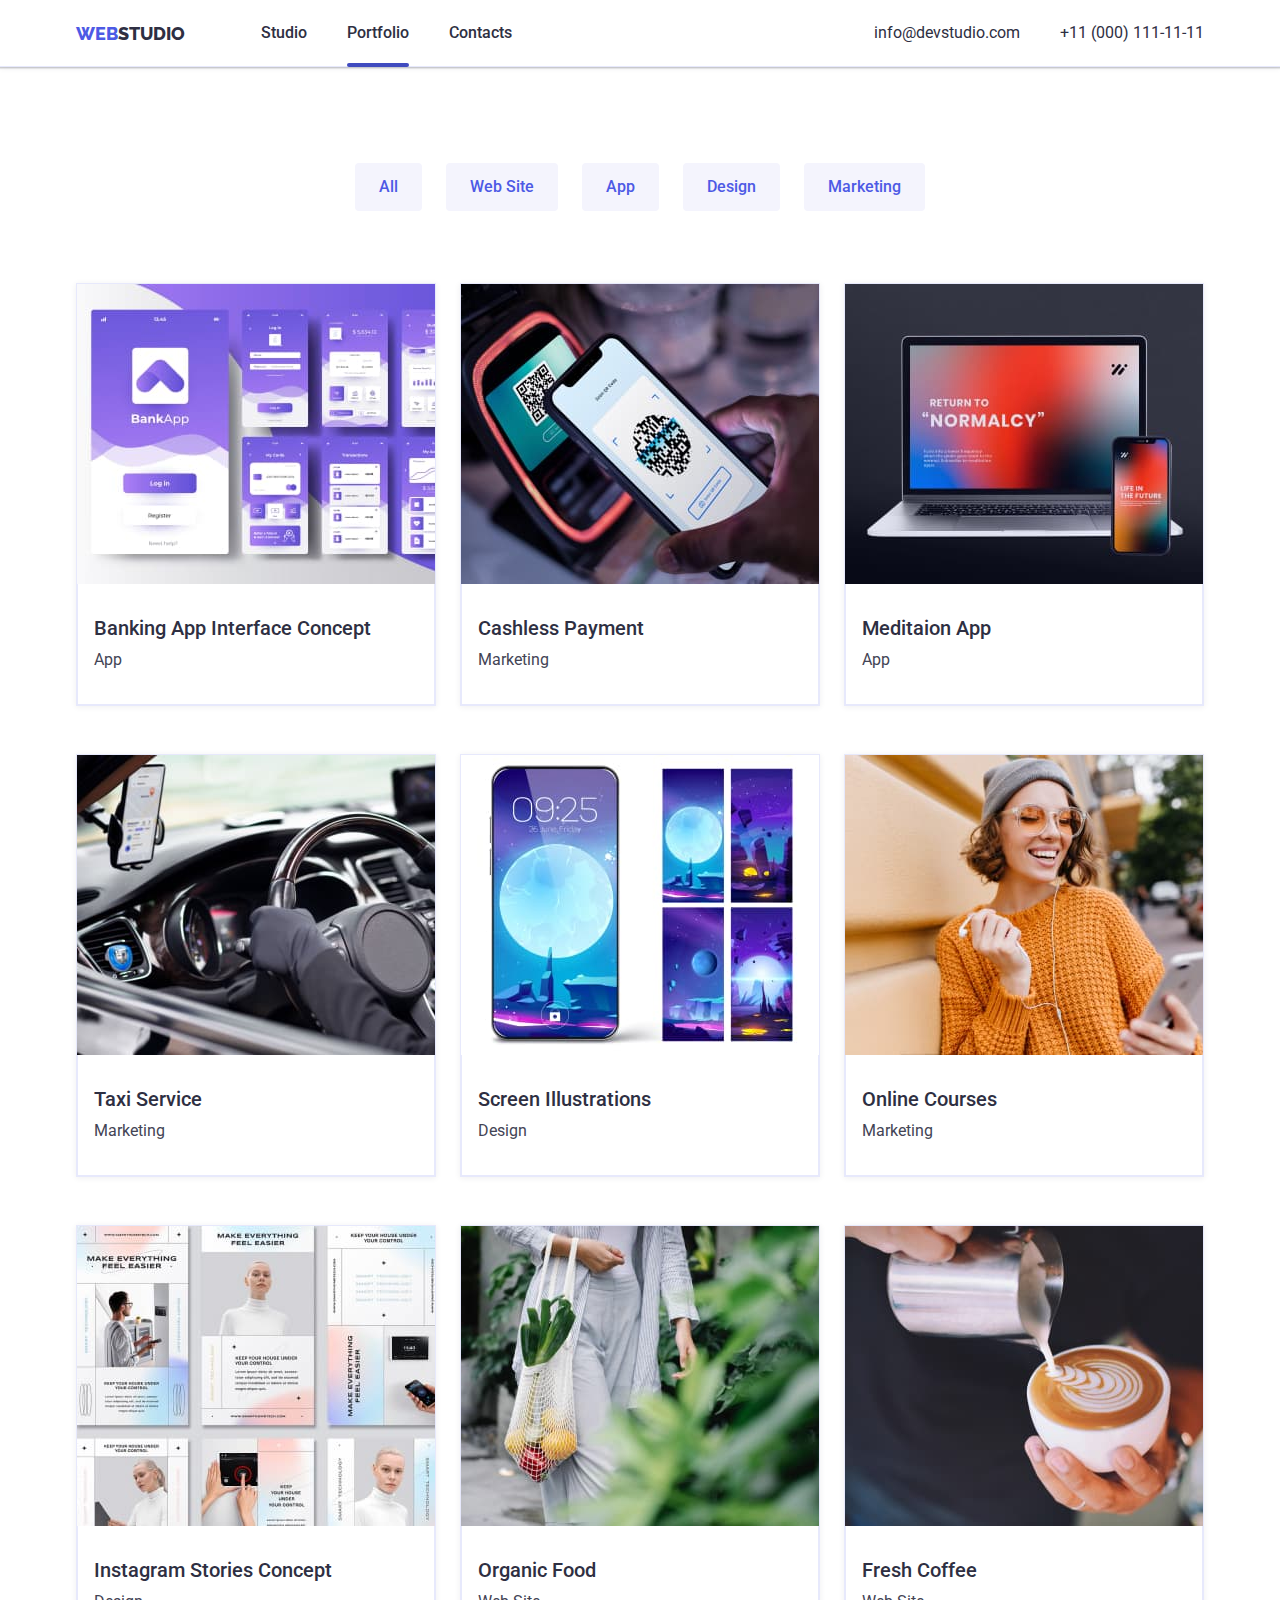
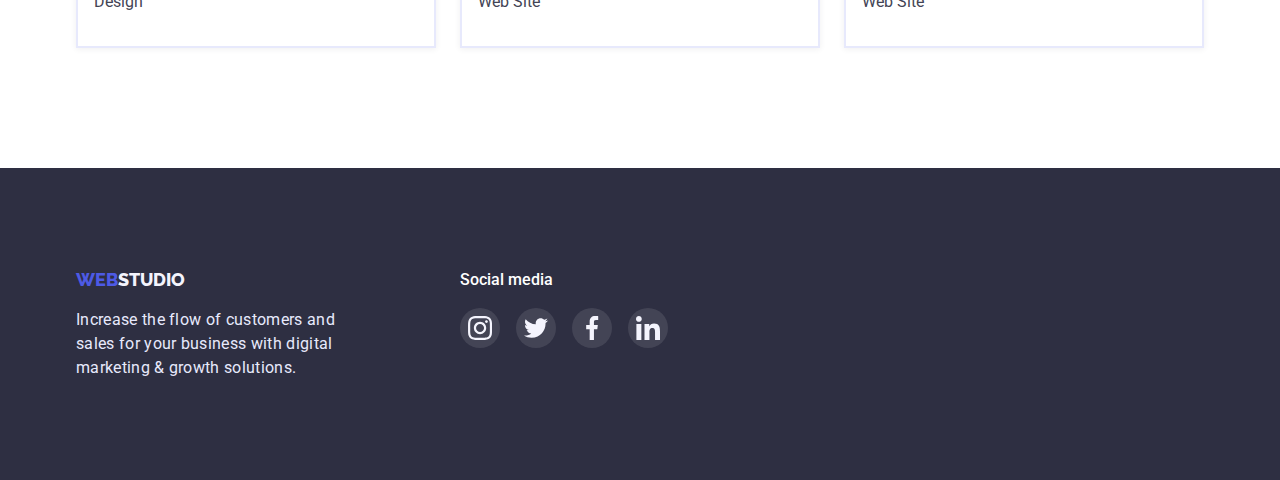
==== portfolio.html @ 8a5aaacc "Initial commit" ====
<!DOCTYPE html>
<html lang="en">
  <head>
    <meta charset="UTF-8" />
    <meta http-equiv="X-UA-Compatible" content="IE=edge" />
    <meta name="viewport" content="width=device-width, initial-scale=1.0" />
    <title>Document</title>

    <link
      rel="stylesheet"
      href="https://cdn.jsdelivr.net/npm/modern-normalize@1.1.0/modern-normalize.min.css"
    />

    <link
      href="https://fonts.googleapis.com/css2?family=Raleway:wght@800&family=Roboto:wght@400;500;700&display=swap"
      rel="stylesheet"
    />

    <link rel="stylesheet" href="./css/styles.css" />
  </head>
  <body>
    <header class="header-block">
      <div class="container header-container-blok">
        <nav class="header-container">
          <a href="index.html" class="logo-decoretion">
            <span class="logo">web</span
            ><span class="logo logo-black">studio</span></a
          >
          <ul class="link-block">
            <li><a class="link" href="./index.html">Studio</a></li>
            <li><a class="link current" href="">Portfolio</a></li>
            <li><a class="link" href="">Contacts</a></li>
          </ul>
        </nav>
        <ul class="contacts-block">
          <li>
            <a class="contacts" href="meilto:info@devstudio.com"
              >info@devstudio.com</a
            >
          </li>
          <li>
            <a class="contacts" href="tel:+110001111111">+11 (000) 111-11-11</a>
          </li>
        </ul>
      </div>
    </header>
    <main>
      <section class="section portfolio-section">
        <div class="container">
          <h1 class="visuallyhidden">Portfolio</h1>
          <ul class="btn-section">
            <li><button class="btn" type="button">All</button></li>
            <li><button class="btn" type="button">Web Site</button></li>
            <li><button class="btn" type="button">App</button></li>
            <li><button class="btn" type="button">Design</button></li>
            <li><button class="btn" type="button">Marketing</button></li>
          </ul>
          <ul class="projeckt-list">
            <li class="projeckt-link">
              <a href="" class="portfolio-link"> 
                <div class="img-overlay"> <img src="./images/portfolio1.jpg" alt="list" width="360" height="300" />
                <p class="overlay" > 14 Stylish and User-Friendly App Design Concepts · Task Manager App · Calorie Tracker App · Exotic Fruit Ecommerce App · Cloud Storage App

                </p>
                </div>
              <div class="portfolio-wrapper">
                <h2 class="feature">Banking App Interface Concept</h2>
                <p class="feature-text">App</p>
              </div></a>
            </li>
            <li class="projeckt-link">
              <a href="" class="portfolio-link"> <div class="img-overlay" > <img src="./images/portfolio2.jpg" alt="phone and terminal" />
                <p class="overlay" > 14 Stylish and User-Friendly App Design Concepts · Task Manager App · Calorie Tracker App · Exotic Fruit Ecommerce App · Cloud Storage App

                </p> </div>
                <div class="portfolio-wrapper">
                <h2 class="feature">Cashless Payment</h2>
                <p class="feature-text">Marketing</p>
              </div> </a>
            </li>
            <li class="projeckt-link">
              <a href="" class="portfolio-link"> <div class="img-overlay">
                <img src="./images/portfolio3.jpg" alt="phone and laptop" />
                <p class="overlay" > 14 Stylish and User-Friendly App Design Concepts · Task Manager App · Calorie Tracker App · Exotic Fruit Ecommerce App · Cloud Storage App

                </p>
              </div>
                <div class="portfolio-wrapper">
                <h2 class="feature">Meditaion App</h2>
                <p class="feature-text">App</p>
              </div> </a>
            </li>
            <li class="projeckt-link">
              <a href="" class="portfolio-link">
                <div class="img-overlay">
                <img src="./images/portfolio4.jpg" alt="steering wheel" />
                <p class="overlay" > 14 Stylish and User-Friendly App Design Concepts · Task Manager App · Calorie Tracker App · Exotic Fruit Ecommerce App · Cloud Storage App

                </p>
              </div>
                <div class="portfolio-wrapper">
                <h2 class="feature">Taxi Service</h2>
                <p class="feature-text">Marketing</p>
              </div> </a>
            </li>
            <li class="projeckt-link">
              <a href="" class="portfolio-link">
                <div class="img-overlay">
                <img src="./images/portfolio5.jpg" alt="phone screen" />
                <p class="overlay" > 14 Stylish and User-Friendly App Design Concepts · Task Manager App · Calorie Tracker App · Exotic Fruit Ecommerce App · Cloud Storage App

                </p>
              </div>
                <div class="portfolio-wrapper">
                <h2 class="feature">Screen Illustrations</h2>
                <p class="feature-text">Design</p>
              </div> </a>
            </li>
            <li class="projeckt-link">
             <a href="" class="portfolio-link"> 
              <div class="img-overlay">
              <img
                src="./images/portfolio6.jpg"
                alt="girl in an orange sweater"
              />
              <p class="overlay" > 14 Stylish and User-Friendly App Design Concepts · Task Manager App · Calorie Tracker App · Exotic Fruit Ecommerce App · Cloud Storage App

              </p>
            </div>
              <div class="portfolio-wrapper">
                <h2 class="feature">Online Courses</h2>
                <p class="feature-text">Marketing</p>
              </div> </a>
            </li>
            <li class="projeckt-link">
              <a href="" class="portfolio-link"></a> 
              <div class="img-overlay">
              <img
                src="./images/portfolio7.jpg"
                alt="Instagram Stories Concept"
              />
              <p class="overlay" > 14 Stylish and User-Friendly App Design Concepts · Task Manager App · Calorie Tracker App · Exotic Fruit Ecommerce App · Cloud Storage App

              </p> </div>

              <div class="portfolio-wrapper">
                <h2 class="feature">Instagram Stories Concept</h2>
                <p class="feature-text">Design</p>
              </div> </a>
            </li>
            <li class="projeckt-link">
              <a href="" class="portfolio-link"></a> 
              <div class="img-overlay"> 
              <img src="./images/portfolio8.jpg" alt="fruit in a bag" />
              <p class="overlay" > 14 Stylish and User-Friendly App Design Concepts · Task Manager App · Calorie Tracker App · Exotic Fruit Ecommerce App · Cloud Storage App

              </p>
            </div>
              <div class="portfolio-wrapper">
                <h2 class="feature">Organic Food</h2>
                <p class="feature-text">Web Site</p>
              </div> </a>
            </li>
            <li class="projeckt-link">
              <a href="" class="portfolio-link"></a> 
              <div class="img-overlay">
              <img src="./images/portfolio9.jpg" alt="coffee in a cap" />
              <p class="overlay" > 14 Stylish and User-Friendly App Design Concepts · Task Manager App · Calorie Tracker App · Exotic Fruit Ecommerce App · Cloud Storage App

              </p>
            </div>
              <div class="portfolio-wrapper">
                <h2 class="feature">Fresh Coffee</h2>
                <p class="feature-text">Web Site</p>
              </div> </a>
            </li>
          </ul>
        </div>
      </section>
    </main>

    <footer class="background-footer">
      <div class="footer-section container">
        <div class="footer-block">
          <a class="logo-decoretion" href="index.html">
            <span class="logo">web</span
            ><span class="logo logo-white">studio</span></a
          >
          <p class="footer-text">
            Increase the flow of customers and sales for your business with
            digital marketing & growth solutions.
          </p>
        </div>
        <div class="footer-social">
          <p class="footer-h">Social media</p>
          <ul class="socials list social-list">
            <li>
              <a
                class="link-social link-social-footer"
                href="https://www.instagram.com/"
                aria-label="instagram"
                target="_blank"
                rel="noopener norefrrer"
              >
                <svg class="socials-icon" width="24" height="24">
                  <use href="./images/icons.svg#icon-instagram"></use>
                </svg>
              </a>
            </li>
            <li>
              <a
                class="link-social link-social-footer"
                href="https://twitter.com"
                aria-label="twitter"
                target="_blank"
                rel="noopener norefrrer"
              >
                <svg class="socials-icon" width="24" height="24">
                  <use href="./images/icons.svg#icon-twitter"></use>
                </svg>
              </a>
            </li>
            <li>
              <a
                class="link-social link-social-footer"
                href="https://www.facebook.com/"
                aria-label="facebook"
                target="_blank"
                rel="noopener norefrrer"
                ><svg class="socials-icon" width="24" height="24">
                  <use href="./images/icons.svg#icon-facebook"></use>
                </svg>
              </a>
            </li>
            <li>
              <a
                class="link-social link-social-footer"
                href="https://linkedin.com"
                aria-label="linkedin"
                target="_blank"
                rel="noopener norefrrer"
              >
                <svg class="socials-icon" width="24" height="24">
                  <use href="./images/icons.svg#icon-linkedin"></use>
                </svg>
              </a>
            </li>
          </ul>
        </div>
      </div>
    </footer>
  </body>
</html>
---- css/styles.css ----
:root {
  /* font */
  --main-font: "Roboto", sans-serif;
  --secondary-font: "Raleway", sans-serif;

  /*text colors*/
  --hero-text-color: #ffffff;
  --accent-color: #4d5ae5;
  --primary-color-text: #2e2f42;
  --dark-text-color: #434455;
  --light-text-color: #e7e9fc;
  --button-text-color: #ffffff;
  --button-click-color: #404bbf;
  --customers-icon-color: #8e8f99;
  /* background colors*/

  --background-dark: #2e2f42;
  --background-light: #f4f4fd;
  --background-image: #e7e9fc;

  --transition: 250ms cubic-bezier(0.4, 0, 0.2, 1);
}

h1 {
  margin: 0;
  padding: 0;
}
h2 {
  margin: 0;
  padding: 0;
}
h3 {
  margin: 0;
  padding: 0;
}
h4 {
  margin: 0;
  padding: 0;
}
p {
  margin: 0;
  padding: 0;
}
ul {
  margin: 0;
  padding: 0;
}

.current {
  color: var(--accent-color);
  text-decoration: none;
}

.current:hover,
.current:focus {
  color: var(--button-click-color);
}

img {
  display: block;
}

.visuallyhidden {
  border: 0;
  clip: rect(0 0 0 0);
  clip-path: inset(100%);
  height: 1px;
  margin: -1px;
  overflow: hidden;
  padding: 0;
  position: absolute;
  width: 1px;
  white-space: nowrap;
}

body {
  font-family: var(--main-font);
  color: var(--primary-color-text);
}

.container {
  width: 1158px;
  padding-left: 15px;
  padding-right: 15px;

  margin-left: auto;
  margin-right: auto;
}

.section {
  padding-top: 120px;
  padding-bottom: 120px;
}

/*header*/

.header-container {
  display: flex;
  align-items: center;
}

/*logo*/
.logo {
  font-family: var(--secondary-font);

  font-weight: 800;
  font-size: 18px;
  line-height: 1.3;

  text-decoration: none;
  text-transform: uppercase;
  color: var(--accent-color);
}

.logo-black {
  color: var(--primary-color-text);
}
.logo-white {
  color: var(--background-light);
}

.logo-decoretion {
  text-decoration: none;
  margin-right: 76px;
}
/*навигация*/
.link {
  text-decoration: none;
  color: currentColor;
  display: block;
  transition: color var(--transition) ;
  position: relative;
}

.link.current::after {
  content: " " ;
  position: absolute;  
  bottom: 0;

  display: block;
  width: 100%;
  height: 4px;
  background-color: var(--button-click-color);
border-radius: 2px ;
left: 0;
transform: translateY(25px);
  }

ul {
  list-style-type: none;
}

.link:hover,
.link:focus {
  color: var(--button-click-color);
}

.link-block {
  display: flex;
  gap: 40px;
  padding-top: 24px;
  padding-bottom: 24px;

  font-family: "Roboto";

  font-weight: 500;
  
}

.contacts {
  font-weight: 400;
  font-size: 16px;
  line-height: 1.5;

  color: var(--primary-color-text);
  text-decoration: none;

  transition: color var(--transition);
}
.contacts-block {
  display: flex;
  gap: 40px;
  margin-left: auto;
  justify-content: flex-end;
  align-items: flex-start;
  color: var(--dark-text-color);
}

.contacts:hover,
.contacts:focus {
  color: var(--button-click-color);
}

.link-nav {
  display: flex;
  gap: 40px;
}

.header-container-blok {
  display: flex;
  align-items: center;
}

.header-block {
  display: flex;
  align-items: center;
  border-bottom: 1px solid #e7e9fc;
  box-shadow: 0px 2px 1px rgba(46, 47, 66, 0.08),
    0px 1px 1px rgba(46, 47, 66, 0.16), 0px 1px 6px rgba(46, 47, 66, 0.08);
}

/*hero*/

.hero {
  background: var(--background-dark);

  text-align: center;

  padding-top: 188px;
  padding-bottom: 188px;
  margin-right: auto;
  margin-left: auto;
  /*background-image: url(../images/people-office\ 1.jpg);*/
  background-size: cover;
  background-position: center;
  width: 1440px;
  background-image: linear-gradient(
      rgba(46, 47, 66, 0.7),
      rgba(46, 47, 66, 0.7)
    ),
    url(../images/people-office.jpg);
}

.hero-button {
  background: var(--accent-color);
  color: var(--button-text-color);
  box-shadow: 0px 4px 4px rgba(0, 0, 0, 0.15);
  font-weight: 500;
  font-size: 16px;
  line-height: 1.5;
  font-family: inherit;
  border-radius: 4px;

  padding: 16px 32px;
  border: none;

  transition: background-color var(--transition), box-shadow var(--transition),
  border-radius var(--transition);
}

.hero-button:hover,
.hero-button:focus {
  background-color : var(--button-click-color);
  box-shadow: 0px 4px 4px rgba(0, 0, 0, 0.15);
  border-radius: 4px;
}

.hero-name {
  font-size: 56px;
  line-height: 1;
  color: var(--hero-text-color);
  max-width: 498px;
  margin-bottom: 48px;
  margin-left: auto;
  margin-right: auto;
  
}

/*section 1*/

.link-style {
  display: flex;
  align-items: center;
  gap: 24px;
}

.icon-link {
  background-color: var(--background-light);
  display: flex;
  justify-content: center;
  align-items: center;
height: 112px;
  margin-bottom: 8px;
}

.feature {
  font-weight: 500;
  font-size: 20px;
  line-height: 24px;
  flex: none;
  order: 0;
  flex-grow: 0;
  margin-bottom: 8px;
}

.feature-text {
  font-weight: 400;
  font-size: 16px;
  line-height: 24px;
  color: var(--dark-text-color);
}

/*section 2*/
.section-two {
  padding-top: 0;
}

.img-block {
  display: flex;
}

.img-block-link {
  margin-left: 24px;
}

/*section 3*/

.team-section {
  background-color: #f4f4fd;
}

.section-name {
  font-weight: 700;
  font-size: 36px;
  line-height: 1.1;

  text-align: center;

  margin-bottom: 72px;
}

.portfolio-section {
  padding-top: 96px;
}

.subtitle {
  font-weight: 500;
  font-size: 20px;
  line-height: 1.2;
  text-align: center;
  margin-bottom: 8px;
}

.text {
  font-weight: 400;
  font-size: 16px;
  line-height: 1.5;
  text-align: center;
  margin-bottom: 8px;
}

.socials {
  display: flex;
  justify-content: center;
  gap: 24px;
}

.link-social {
  display: flex;
  align-items: center;
  justify-content: center;
  width: 40px;
  height: 40px;
  background-color: var(--accent-color);
  border-radius: 50%;
  color: var(--background-light);
  transition: background-color var(--transition);
}

.link-social:hover,
.link-social:focus {
  background-color: var(--button-click-color);
}

.socials-icon {
  fill: var(--background-light);
}

/*footer*/

.link-social-footer {
  background-color: rgba(255, 255, 255, 0.1);
}

.social-list {
  gap: 16px;
}

.link-social-footer:hover,
.link-social-footer:focus {
  background-color: #31D0AA;
}


.background-footer {
  background: var(--background-dark);
  padding-top: 100px;
  padding-bottom: 100px;
}
.footer-text {
  color: var(--light-text-color);
  font-weight: 400;
  font-size: 16px;
  line-height: 1.5;
  letter-spacing: 0.02em;

  width: 264px;
  padding-top: 16px;
}

/* .footer-block {
  
} */

.footer-h {
  color: var(--button-text-color);
  font-family: "Roboto";

  font-weight: 500;
  font-size: 16px;
  line-height: 24px;
  margin-bottom: 16px;
}

.footer-section {
  display: flex;
  gap: 120px;
}


/* selection 4 */

.customers-links {
  width: 168px;
  height: 88px;
}

.section-customers{ 
  width: 100%;
  height: 100%;
  color: var(--customers-icon-color);
  border: 1px solid var(--customers-icon-color);
  border-radius: 4px;
  display: flex; 
  justify-content: center;
 align-items: center;
 transition: color var(--transition), border var(--transition);
}
.customers-link {
   display: flex;
   justify-content: center;
   align-items: center;
   gap: 24px;
}

.customers-icon { 
  fill: currentColor

  
}

.section-customers:hover,
.section-customers:focus {
  color: var(--button-click-color);
  border: 1px solid var(--button-click-color);
}



.customers-name {
  margin-top: 10px;
  margin-bottom: 72px;
}

/*button*/
.btn {
  background-color: var(--background-light);
  color: var(--accent-color);

  font-weight: 500;
  font-size: 16px;
  line-height: 1.5;
  border: none;
  border-radius: 4px;
  padding: 12px 24px;

  transition:
  color var(--transition),
  background-color var(--transition) , 
  box-shadow var(--transition); 
}

.btn:hover,
.btn:focus {
  background-color: var(--button-click-color);
  box-shadow: 0px 3px 1px rgba(0, 0, 0, 0.1), 0px 2px 1px rgba(0, 0, 0, 0.08),
    0px 2px 2px rgba(0, 0, 0, 0.12);
  color: var(--button-text-color);
   
 } 

/*PORTFOLIO*/

.btn-section {
  display: flex;
  justify-content: center;
  gap: 24px;
  margin-bottom: 72px;
}

.projeckt-list {
  display: flex;
  column-gap: 24px;
  row-gap: 48px;
  flex-wrap: wrap;

  padding: 0;
}

.projeckt-list:nth-child(3n) {
  margin-left: 0;
}
.projeckt-list:nth-child(n + 3) {
  margin-top: 48px;
}

.team-block {
  display: flex;
}
.team-card-one {
  margin-left: 0;
}
.team-card {
  margin-left: 24px;
  box-shadow: 0px 1px 6px rgba(46, 47, 66, 0.08),
    0px 1px 1px rgba(46, 47, 66, 0.16), 0px 2px 1px rgba(46, 47, 66, 0.08);
  border-radius: 0px 0px 4px 4px;
}

.projeckt-link {
  width: calc((100% - 2 * 24px) / 3);
  border: 1px solid var(--background-image);
  box-shadow: 0px 1px 6px rgba(46, 47, 66, 0.08);

  transition: box-shadow var(--transition) ;
}

.projeckt-link:hover,
.projeckt-link:focus {
  
  box-shadow: 0px 1px 6px rgba(46, 47, 66, 0.08),
    0px 1px 1px rgba(46, 47, 66, 0.16), 0px 2px 1px rgba(46, 47, 66, 0.08);
}

.team-wrapper {
  padding-top: 32px;
  padding-bottom: 32px;
  background: #ffffff;
  box-shadow: 0px 1px 6px rgba(46, 47, 66, 0.08),
    0px 1px 1px rgba(46, 47, 66, 0.16), 0px 2px 1px rgba(46, 47, 66, 0.08);
  border-radius: 0px 0px 4px 4px;
}

.portfolio-wrapper {
  padding: 32px 16px;

  border: 1px solid #e7e9fc;
  border-top: none;
}
  
.portfolio-link {
  display: block;
  text-decoration: none;
  color: var(--background-dark);

  
}

.img-overlay {
  position: relative;
  overflow: hidden;
  }

.overlay{
  position: absolute;
  left: 0;
  top: 0;
  width: 100%;
  height: 100%;
  transform: translate(0, 100%);
transition: transform var(--transition)  ;
  padding:40px 32px 164px;
  color: #f4f4fd;
  background-color: var(--accent-color);
  overflow: auto;
  
  line-height: calc(24 / 16);
}

.projeckt-link:hover .overlay {
  transform: translate(0, 0);
}

/* modal */

.backdrop {
  position: fixed;
  z-index: 100;
  top: 0;
  left: 0;
  width: 100%;
  height: 100%;
  background-color: rgba(46, 47, 66, 0.4); 

  transition: opacity var(--transition), visibility var(--transition) ;
}

.backdrop.is-hidden {
  opacity: 0;
  visibility: hidden;
  pointer-events: none;
}

.modal {
  width: 408px;
  height: 576px;
  background-color: #FCFCFC;

  position: absolute;
  top: 50%;
  left: 50%;
  transform: translate(-50%, -50%);
}

.close-modal-btn {
  position: absolute;
  top: 24px;
  right: 24px;
  
  background-color: var(--background-image);
  padding: 0;
  border: 1px solid rgba(0, 0, 0, 0.1);
 width: 24px;
   height: 24px;
   border-radius: 50%;

   display: flex;
   justify-content: center;
   align-items: center;
   transition: background-color var(--transition) ;
}

.close-modal-btn-icon {
  transition: fill var(--transition);
}

.close-modal-btn:hover,
.close-modal-btn:focus {
  background-color: var(--button-click-color)
  
}

.close-modal-btn:hover .close-modal-btn-icon,
.close-modal-btn:focus .close-modal-btn-icon {
  fill: var(--button-text-color);
}
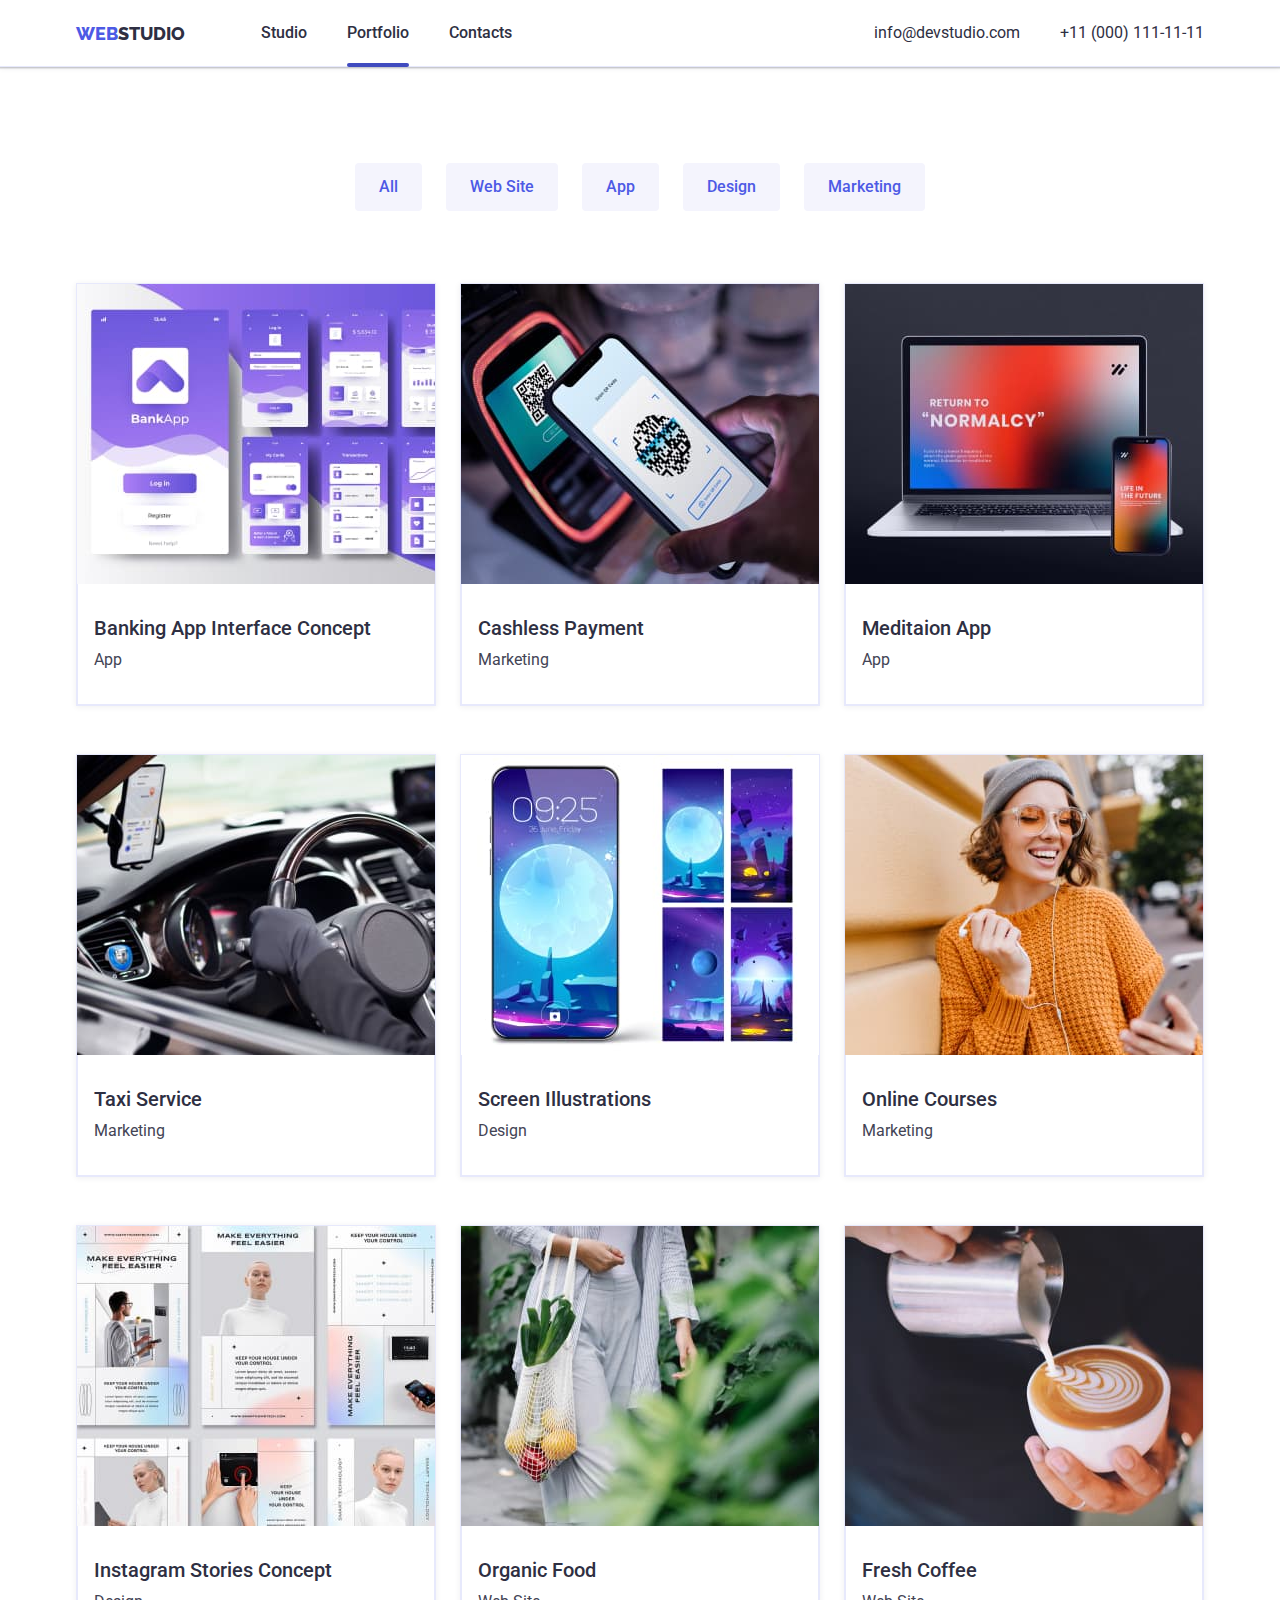
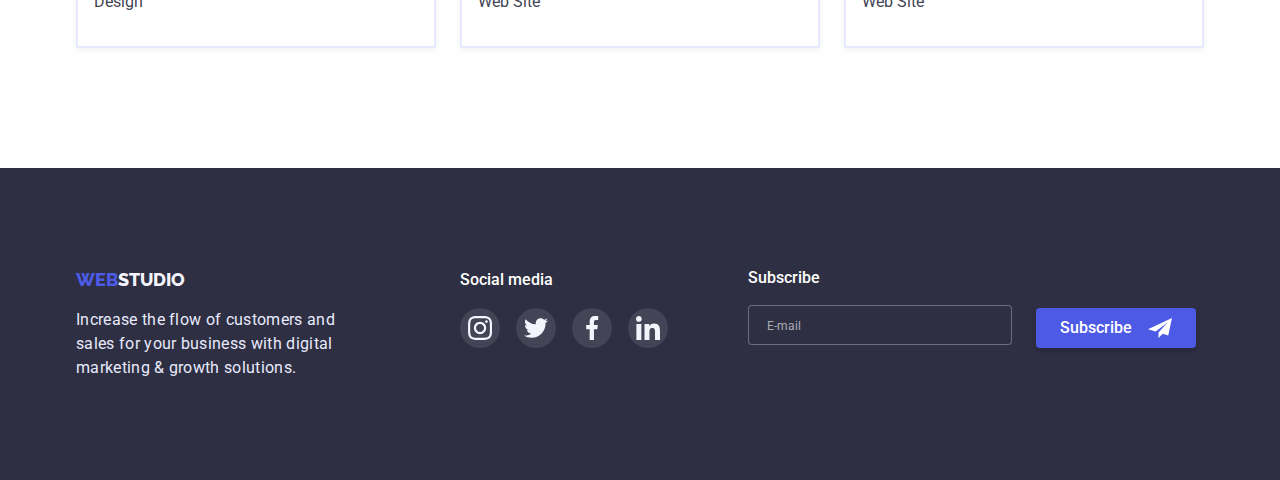
==== commit a4ee7d85: "hw6" ====
--- a/portfolio.html
+++ b/portfolio.html
@@ -180,7 +180,8 @@
     </main>
 
     <footer class="background-footer">
-      <div class="footer-section container">
+      <div class="footer-place container"> 
+      <div class="footer-section">
         <div class="footer-block">
           <a class="logo-decoretion" href="index.html">
             <span class="logo">web</span
@@ -246,8 +247,18 @@
               </a>
             </li>
           </ul>
-        </div>
-      </div>
+        </div> </div>
+        <div class="footer-input-btn">
+        <label for="" class="footer-label"> <span class="footer-text-input">Subscribe</span> 
+<input type="email" class="footer-input" placeholder="E-mail">
+
+        </label>
+      <button type="button" class="btn-footer">Subscribe
+        <svg  width="24" height="24">
+          <use href="./images/icons.svg#icon-btn"></use>
+        </svg>
+      </button> </div>
+    </div>
     </footer>
   </body>
 </html>
--- a/css/styles.css
+++ b/css/styles.css
@@ -378,6 +378,11 @@
 
 /*footer*/
 
+.footer-place {
+  display: flex;
+  gap: 80px;
+}
+
 .link-social-footer {
   background-color: rgba(255, 255, 255, 0.1);
 }
@@ -408,9 +413,7 @@
   padding-top: 16px;
 }
 
-/* .footer-block {
-  
-} */
+
 
 .footer-h {
   color: var(--button-text-color);
@@ -426,6 +429,85 @@
   display: flex;
   gap: 120px;
 }
+
+/* footer input */
+ .footer-input-btn {
+  display: flex;
+  gap: 24px;
+  
+} 
+
+.footer-label {
+  
+  display: block;
+  width: 264px;
+} 
+
+.footer-input {
+  width: 264px;
+  height: 40px;
+  border: 1px solid rgba(255, 255, 255, 0.3);
+  border-radius: 4px;
+  box-shadow:  rgba(0, 0, 0, 0.15);
+  background-color: var(--background-dark);
+  margin-top: 16px;
+  color: #ffffff;
+  
+}
+
+.footer-text-input{
+  font-family: var(--main-font);
+  font-size: 16px;
+  line-height: 1.28;
+  font-weight: 500;
+  color: var(--button-text-color);
+ 
+}
+
+.footer-input::placeholder {
+font-size:12px ;
+font-family:var(--main-font) ;
+line-height:1.71 ;
+
+color: rgba(255, 255, 255, 0.6);
+padding-left: 16px;
+
+}
+
+.btn-footer {
+  display: flex;
+  gap: 16px;
+  height: 40px;
+  padding: 8px 24px;
+ 
+    background: var(--accent-color);
+    color: var(--button-text-color);
+    box-shadow: 0px 4px 4px rgba(0, 0, 0, 0.15);
+    font-weight: 500;
+    font-size: 16px;
+    line-height: 1.5;
+    font-family: inherit;
+    border-radius: 4px;
+  
+  margin-top: 40px;
+    border: none;
+  
+    transition: background-color var(--transition), box-shadow var(--transition),
+    border-radius var(--transition);
+
+  
+  }
+  
+  .btn-footer:hover,
+  .btn-footer:focus {
+    background-color : var(--button-click-color);
+    box-shadow: 0px 4px 4px rgba(0, 0, 0, 0.15);
+    border-radius: 4px;
+  }
+
+
+
+
 
 
 /* selection 4 */
@@ -630,6 +712,7 @@
   top: 50%;
   left: 50%;
   transform: translate(-50%, -50%);
+  padding: 72px 24px 24px 24px;
 }
 
 .close-modal-btn {
@@ -665,3 +748,159 @@
   fill: var(--button-text-color);
 }
 
+.modal-form {
+  display: flex;
+  flex-direction: column;
+}
+
+.modal-form-text {
+  
+font-size: 16px;
+line-height: 1.28;
+font-weight: 500;
+font-family: var(--main-font);
+color: var(--background-dark);
+text-align: center;
+margin-bottom: 16px;
+
+}
+
+.modal-form-input-wrapper {
+position: relative;
+}
+
+.modal-form-input{
+  width: 100%;
+  height: 40px;
+  border: 1px solid rgba(33, 33, 33, 0.2);
+  border-radius: 4px;
+padding-left: 38px;
+transition: border-color var(--transition);
+}
+
+.modal-form-input:focus {
+  outline: none;
+  border-color: var(--accent-color);
+}
+
+.modal-form-input-desk {
+  display: block;
+  font-size: 12px;
+  font-weight: 400;
+  line-height: 1.4;
+  margin-bottom: 4px;
+  color: var(--customers-icon-color);
+}
+
+.modal-form-field {
+  margin-bottom: 8px;
+}
+
+ .modal-icon {
+  fill: currentColor;
+  transition:  var(--transition);
+  position: absolute;
+  top: 50%;
+  left: 16px;
+  transform: translate(0 , -50%);
+  } 
+
+  .modal-form-input:focus + .modal-icon {
+    fill: var(--accent-color);
+  }
+
+  .modal-from-massage {
+    resize: none;
+    width: 100%;
+    height: 120px;
+    padding: 10px 16px; 
+    transition: border-color var(--transition);
+    outline: none;
+    border-radius: 4px;
+    border: 1px solid rgba(33, 33, 33, 0.2);
+  }
+
+.modal-from-massage:focus{
+  border-color: var(--accent-color);
+}
+
+.modal-from-massage::placeholder {
+  font-size : 12px;
+  line-height: 1.14;
+  color: rgba(117, 117, 117, 0.5);
+  letter-spacing: 4%;
+  
+}
+
+.icon-checkbox {
+  display: inline-block;
+  width: 16px;
+  height: 16px;
+  border: 2px solid var(--background-dark);
+  border-radius: 2px;
+  transition: border-color var(--transition);
+  margin-right: 8px;
+}
+
+.modal-form-check {
+  -webkit-appearance: none;
+  -moz-appearance: none;
+  appearance: 0;
+  position: absolute;
+
+  transition: var(--transition);
+  
+}
+
+.modal-form-check:checked + .icon-checkbox {
+  border-color: var(--button-click-color);
+  background-color: var(--button-click-color);
+  background-image: url(/images/checkbox-click.svg);
+  background-size: contain;
+  background-origin: border-box; 
+}
+
+.modal-form-check-desc {
+  font-size: 12px;
+  line-height: 1.14;
+color: #757575;
+
+
+  display: flex;
+  align-items: center;
+
+
+  margin-bottom: 24px;
+  
+}
+
+.modal-form-submit {
+  background: var(--accent-color);
+  color: var(--button-text-color);
+  box-shadow: 0px 4px 4px rgba(0, 0, 0, 0.15);
+  font-weight: 500;
+  font-size: 16px;
+  line-height: 1.5;
+  font-family: inherit;
+  border-radius: 4px;
+
+  padding: 16px 32px;
+  border: none;
+
+  align-self: center;
+width: 169px;
+height: 56px;
+  transition: background-color var(--transition), box-shadow var(--transition),
+  border-radius var(--transition);
+}
+
+.modal-form-submit:hover ,
+.modal-form-submit:focus {
+  background-color : var(--button-click-color);
+  box-shadow: 0px 4px 4px rgba(0, 0, 0, 0.15);
+  border-radius: 4px;
+}
+
+.text-checkbox {
+  color: var(--accent-color);
+}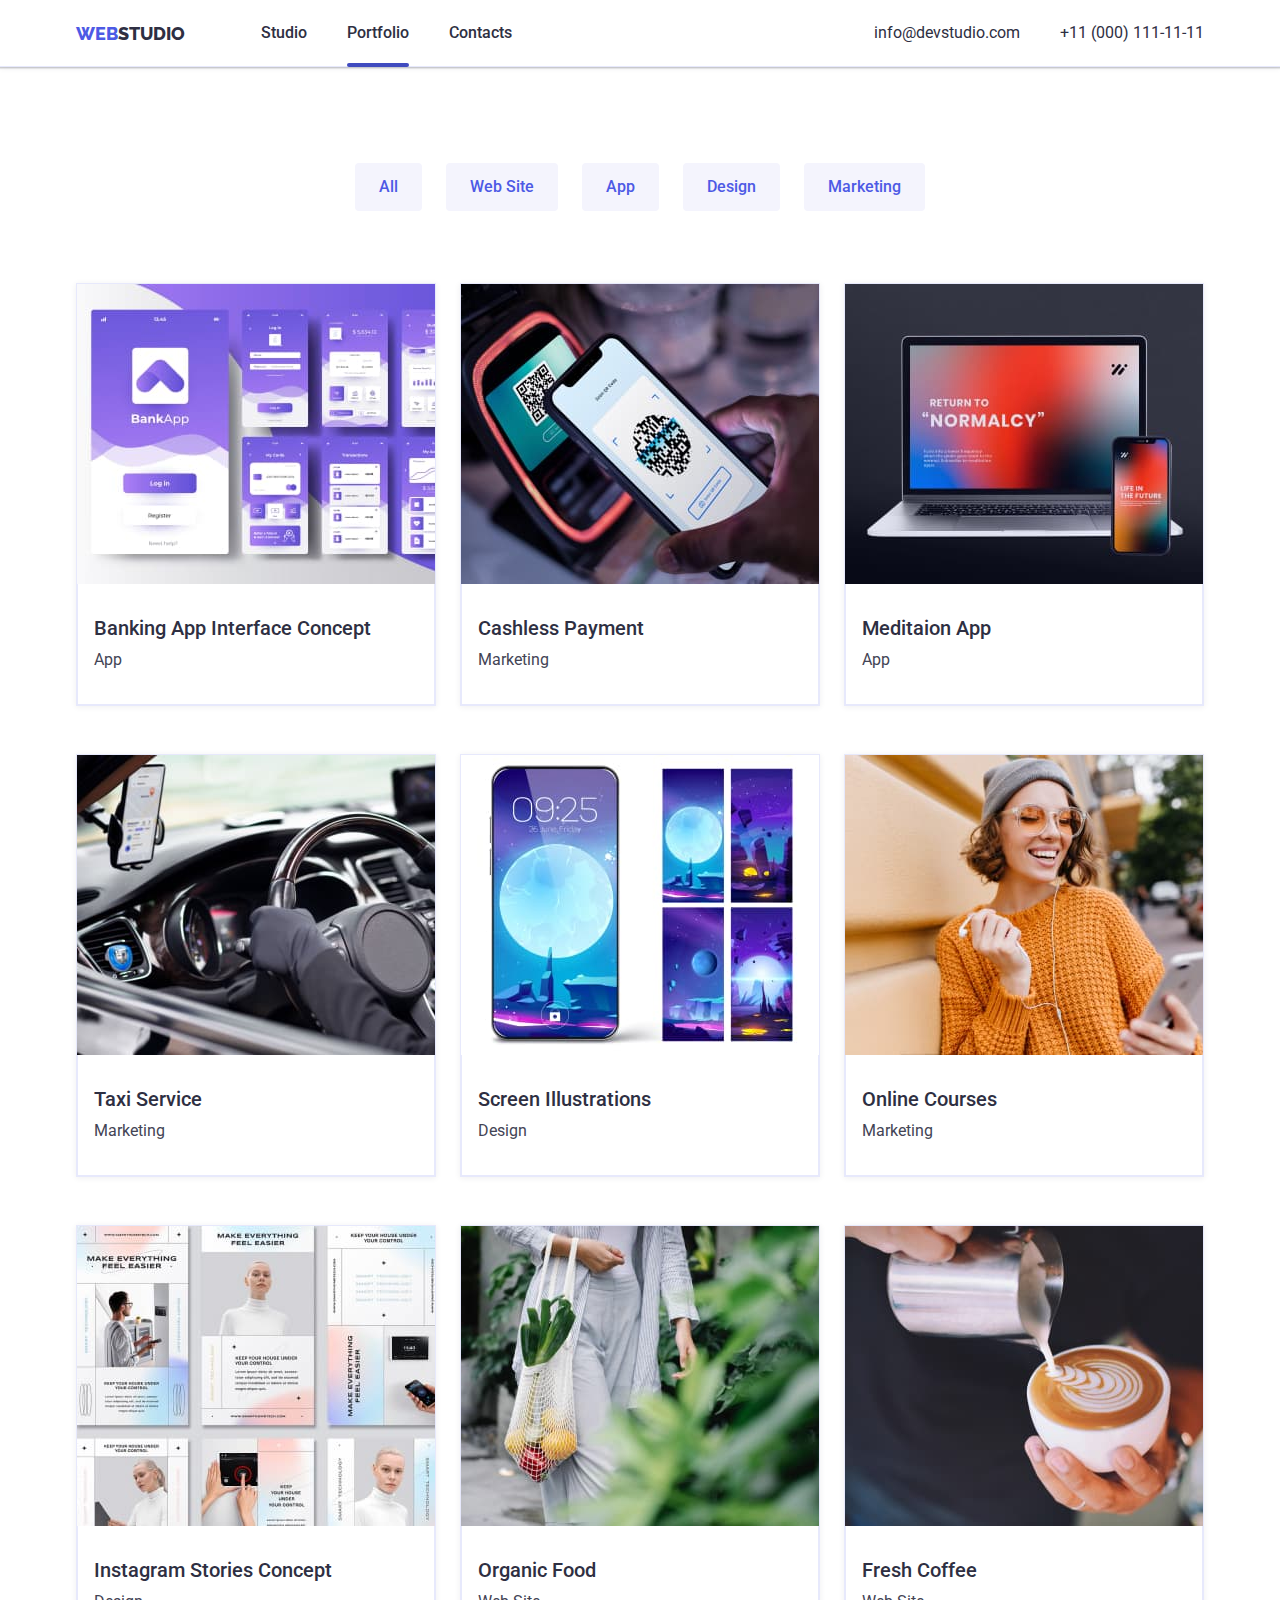
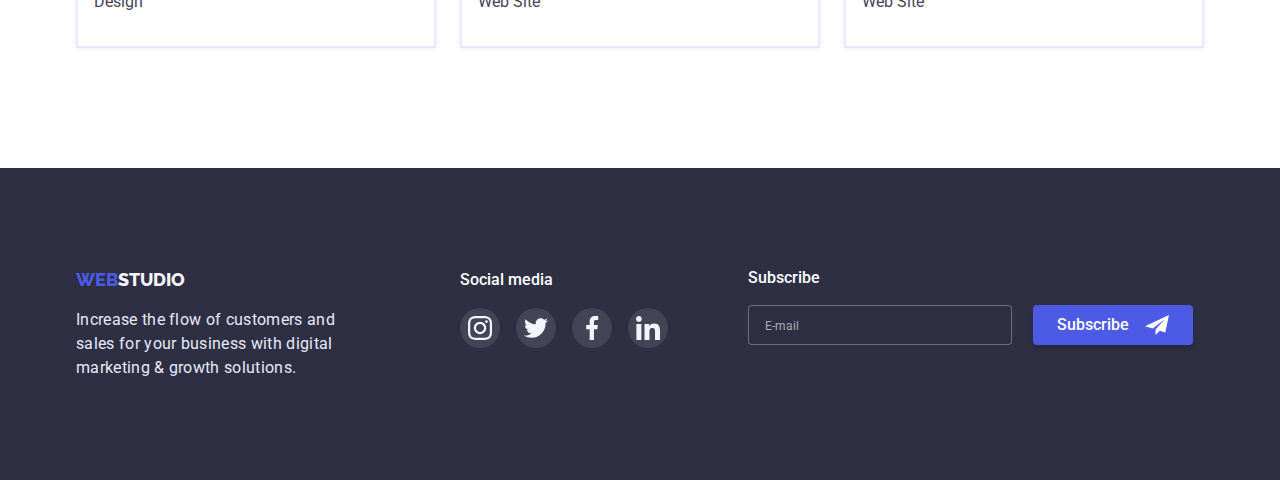
==== commit 8f953a83: "отредактир" ====
--- a/portfolio.html
+++ b/portfolio.html
@@ -249,15 +249,16 @@
           </ul>
         </div> </div>
         <div class="footer-input-btn">
-        <label for="" class="footer-label"> <span class="footer-text-input">Subscribe</span> 
-<input type="email" class="footer-input" placeholder="E-mail">
-
-        </label>
-      <button type="button" class="btn-footer">Subscribe
+          <p class="footer-text-input">Subscribe</p> 
+
+      <form action="footer-label"> 
+          <label for="footer-label" class="footer-label"></label>
+         <span class="input-btn"> <input id="footer-label"  type="email" class="footer-input" placeholder="E-mail">
+          <button type="button" class="btn-footer">Subscribe
         <svg  width="24" height="24">
           <use href="./images/icons.svg#icon-btn"></use>
         </svg>
-      </button> </div>
+       </button> </span> </form> </div> 
     </div>
     </footer>
   </body>
--- a/css/styles.css
+++ b/css/styles.css
@@ -128,23 +128,23 @@
   text-decoration: none;
   color: currentColor;
   display: block;
-  transition: color var(--transition) ;
+  transition: color var(--transition);
   position: relative;
 }
 
 .link.current::after {
-  content: " " ;
-  position: absolute;  
+  content: " ";
+  position: absolute;
   bottom: 0;
 
   display: block;
   width: 100%;
   height: 4px;
   background-color: var(--button-click-color);
-border-radius: 2px ;
-left: 0;
-transform: translateY(25px);
-  }
+  border-radius: 2px;
+  left: 0;
+  transform: translateY(25px);
+}
 
 ul {
   list-style-type: none;
@@ -164,7 +164,6 @@
   font-family: "Roboto";
 
   font-weight: 500;
-  
 }
 
 .contacts {
@@ -245,12 +244,12 @@
   border: none;
 
   transition: background-color var(--transition), box-shadow var(--transition),
-  border-radius var(--transition);
+    border-radius var(--transition);
 }
 
 .hero-button:hover,
 .hero-button:focus {
-  background-color : var(--button-click-color);
+  background-color: var(--button-click-color);
   box-shadow: 0px 4px 4px rgba(0, 0, 0, 0.15);
   border-radius: 4px;
 }
@@ -263,7 +262,6 @@
   margin-bottom: 48px;
   margin-left: auto;
   margin-right: auto;
-  
 }
 
 /*section 1*/
@@ -279,7 +277,7 @@
   display: flex;
   justify-content: center;
   align-items: center;
-height: 112px;
+  height: 112px;
   margin-bottom: 8px;
 }
 
@@ -393,9 +391,8 @@
 
 .link-social-footer:hover,
 .link-social-footer:focus {
-  background-color: #31D0AA;
-}
-
+  background-color: #31d0aa;
+}
 
 .background-footer {
   background: var(--background-dark);
@@ -413,8 +410,6 @@
   padding-top: 16px;
 }
 
-
-
 .footer-h {
   color: var(--button-text-color);
   font-family: "Roboto";
@@ -431,47 +426,46 @@
 }
 
 /* footer input */
- .footer-input-btn {
-  display: flex;
-  gap: 24px;
-  
-} 
+.footer-input-btn {
+  align-items: center;
+}
+
+.input-btn {
+  display: flex;
+  gap: 21px;
+}
 
 .footer-label {
-  
   display: block;
   width: 264px;
-} 
+}
 
 .footer-input {
   width: 264px;
   height: 40px;
   border: 1px solid rgba(255, 255, 255, 0.3);
   border-radius: 4px;
-  box-shadow:  rgba(0, 0, 0, 0.15);
+  box-shadow: rgba(0, 0, 0, 0.15);
   background-color: var(--background-dark);
-  margin-top: 16px;
+  padding-left: 16px;
   color: #ffffff;
-  
-}
-
-.footer-text-input{
+}
+
+.footer-text-input {
   font-family: var(--main-font);
   font-size: 16px;
   line-height: 1.28;
   font-weight: 500;
   color: var(--button-text-color);
- 
+  margin-bottom: 16px;
 }
 
 .footer-input::placeholder {
-font-size:12px ;
-font-family:var(--main-font) ;
-line-height:1.71 ;
-
-color: rgba(255, 255, 255, 0.6);
-padding-left: 16px;
-
+  font-size: 12px;
+  font-family: var(--main-font);
+  line-height: 1.71;
+
+  color: rgba(255, 255, 255, 0.6);
 }
 
 .btn-footer {
@@ -479,36 +473,28 @@
   gap: 16px;
   height: 40px;
   padding: 8px 24px;
- 
-    background: var(--accent-color);
-    color: var(--button-text-color);
-    box-shadow: 0px 4px 4px rgba(0, 0, 0, 0.15);
-    font-weight: 500;
-    font-size: 16px;
-    line-height: 1.5;
-    font-family: inherit;
-    border-radius: 4px;
-  
-  margin-top: 40px;
-    border: none;
-  
-    transition: background-color var(--transition), box-shadow var(--transition),
+
+  background: var(--accent-color);
+  color: var(--button-text-color);
+  box-shadow: 0px 4px 4px rgba(0, 0, 0, 0.15);
+  font-weight: 500;
+  font-size: 16px;
+  line-height: 1.5;
+  font-family: inherit;
+  border-radius: 4px;
+
+  border: none;
+
+  transition: background-color var(--transition), box-shadow var(--transition),
     border-radius var(--transition);
-
-  
-  }
-  
-  .btn-footer:hover,
-  .btn-footer:focus {
-    background-color : var(--button-click-color);
-    box-shadow: 0px 4px 4px rgba(0, 0, 0, 0.15);
-    border-radius: 4px;
-  }
-
-
-
-
-
+}
+
+.btn-footer:hover,
+.btn-footer:focus {
+  background-color: var(--button-click-color);
+  box-shadow: 0px 4px 4px rgba(0, 0, 0, 0.15);
+  border-radius: 4px;
+}
 
 /* selection 4 */
 
@@ -517,28 +503,26 @@
   height: 88px;
 }
 
-.section-customers{ 
+.section-customers {
   width: 100%;
   height: 100%;
   color: var(--customers-icon-color);
   border: 1px solid var(--customers-icon-color);
   border-radius: 4px;
-  display: flex; 
+  display: flex;
   justify-content: center;
- align-items: center;
- transition: color var(--transition), border var(--transition);
+  align-items: center;
+  transition: color var(--transition), border var(--transition);
 }
 .customers-link {
-   display: flex;
-   justify-content: center;
-   align-items: center;
-   gap: 24px;
-}
-
-.customers-icon { 
-  fill: currentColor
-
-  
+  display: flex;
+  justify-content: center;
+  align-items: center;
+  gap: 24px;
+}
+
+.customers-icon {
+  fill: currentColor;
 }
 
 .section-customers:hover,
@@ -547,8 +531,6 @@
   border: 1px solid var(--button-click-color);
 }
 
-
-
 .customers-name {
   margin-top: 10px;
   margin-bottom: 72px;
@@ -566,10 +548,8 @@
   border-radius: 4px;
   padding: 12px 24px;
 
-  transition:
-  color var(--transition),
-  background-color var(--transition) , 
-  box-shadow var(--transition); 
+  transition: color var(--transition), background-color var(--transition),
+    box-shadow var(--transition);
 }
 
 .btn:hover,
@@ -578,8 +558,7 @@
   box-shadow: 0px 3px 1px rgba(0, 0, 0, 0.1), 0px 2px 1px rgba(0, 0, 0, 0.08),
     0px 2px 2px rgba(0, 0, 0, 0.12);
   color: var(--button-text-color);
-   
- } 
+}
 
 /*PORTFOLIO*/
 
@@ -624,12 +603,11 @@
   border: 1px solid var(--background-image);
   box-shadow: 0px 1px 6px rgba(46, 47, 66, 0.08);
 
-  transition: box-shadow var(--transition) ;
+  transition: box-shadow var(--transition);
 }
 
 .projeckt-link:hover,
 .projeckt-link:focus {
-  
   box-shadow: 0px 1px 6px rgba(46, 47, 66, 0.08),
     0px 1px 1px rgba(46, 47, 66, 0.16), 0px 2px 1px rgba(46, 47, 66, 0.08);
 }
@@ -649,33 +627,31 @@
   border: 1px solid #e7e9fc;
   border-top: none;
 }
-  
+
 .portfolio-link {
   display: block;
   text-decoration: none;
   color: var(--background-dark);
-
-  
 }
 
 .img-overlay {
   position: relative;
   overflow: hidden;
-  }
-
-.overlay{
+}
+
+.overlay {
   position: absolute;
   left: 0;
   top: 0;
   width: 100%;
   height: 100%;
   transform: translate(0, 100%);
-transition: transform var(--transition)  ;
-  padding:40px 32px 164px;
+  transition: transform var(--transition);
+  padding: 40px 32px 164px;
   color: #f4f4fd;
   background-color: var(--accent-color);
   overflow: auto;
-  
+
   line-height: calc(24 / 16);
 }
 
@@ -692,9 +668,9 @@
   left: 0;
   width: 100%;
   height: 100%;
-  background-color: rgba(46, 47, 66, 0.4); 
-
-  transition: opacity var(--transition), visibility var(--transition) ;
+  background-color: rgba(46, 47, 66, 0.4);
+
+  transition: opacity var(--transition), visibility var(--transition);
 }
 
 .backdrop.is-hidden {
@@ -705,8 +681,8 @@
 
 .modal {
   width: 408px;
-  height: 576px;
-  background-color: #FCFCFC;
+
+  background-color: #fcfcfc;
 
   position: absolute;
   top: 50%;
@@ -719,18 +695,18 @@
   position: absolute;
   top: 24px;
   right: 24px;
-  
+
   background-color: var(--background-image);
   padding: 0;
   border: 1px solid rgba(0, 0, 0, 0.1);
- width: 24px;
-   height: 24px;
-   border-radius: 50%;
-
-   display: flex;
-   justify-content: center;
-   align-items: center;
-   transition: background-color var(--transition) ;
+  width: 24px;
+  height: 24px;
+  border-radius: 50%;
+
+  display: flex;
+  justify-content: center;
+  align-items: center;
+  transition: background-color var(--transition);
 }
 
 .close-modal-btn-icon {
@@ -739,8 +715,7 @@
 
 .close-modal-btn:hover,
 .close-modal-btn:focus {
-  background-color: var(--button-click-color)
-  
+  background-color: var(--button-click-color);
 }
 
 .close-modal-btn:hover .close-modal-btn-icon,
@@ -754,28 +729,26 @@
 }
 
 .modal-form-text {
-  
-font-size: 16px;
-line-height: 1.28;
-font-weight: 500;
-font-family: var(--main-font);
-color: var(--background-dark);
-text-align: center;
-margin-bottom: 16px;
-
+  font-size: 16px;
+  line-height: 1.28;
+  font-weight: 500;
+  font-family: var(--main-font);
+  color: var(--background-dark);
+  text-align: center;
+  margin-bottom: 16px;
 }
 
 .modal-form-input-wrapper {
-position: relative;
-}
-
-.modal-form-input{
+  position: relative;
+}
+
+.modal-form-input {
   width: 100%;
   height: 40px;
   border: 1px solid rgba(33, 33, 33, 0.2);
   border-radius: 4px;
-padding-left: 38px;
-transition: border-color var(--transition);
+  padding-left: 38px;
+  transition: border-color var(--transition);
 }
 
 .modal-form-input:focus {
@@ -796,40 +769,39 @@
   margin-bottom: 8px;
 }
 
- .modal-icon {
+.modal-icon {
   fill: currentColor;
-  transition:  var(--transition);
+  transition: var(--transition);
   position: absolute;
   top: 50%;
   left: 16px;
-  transform: translate(0 , -50%);
-  } 
-
-  .modal-form-input:focus + .modal-icon {
-    fill: var(--accent-color);
-  }
-
-  .modal-from-massage {
-    resize: none;
-    width: 100%;
-    height: 120px;
-    padding: 10px 16px; 
-    transition: border-color var(--transition);
-    outline: none;
-    border-radius: 4px;
-    border: 1px solid rgba(33, 33, 33, 0.2);
-  }
-
-.modal-from-massage:focus{
+  transform: translate(0, -50%);
+}
+
+.modal-form-input:focus + .modal-icon {
+  fill: var(--accent-color);
+}
+
+.modal-from-massage {
+  resize: none;
+  width: 100%;
+  height: 120px;
+  padding: 10px 16px;
+  transition: border-color var(--transition);
+  outline: none;
+  border-radius: 4px;
+  border: 1px solid rgba(33, 33, 33, 0.2);
+}
+
+.modal-from-massage:focus {
   border-color: var(--accent-color);
 }
 
 .modal-from-massage::placeholder {
-  font-size : 12px;
+  font-size: 12px;
   line-height: 1.14;
   color: rgba(117, 117, 117, 0.5);
   letter-spacing: 4%;
-  
 }
 
 .icon-checkbox {
@@ -849,7 +821,6 @@
   position: absolute;
 
   transition: var(--transition);
-  
 }
 
 .modal-form-check:checked + .icon-checkbox {
@@ -857,21 +828,18 @@
   background-color: var(--button-click-color);
   background-image: url(/images/checkbox-click.svg);
   background-size: contain;
-  background-origin: border-box; 
+  background-origin: border-box;
 }
 
 .modal-form-check-desc {
   font-size: 12px;
   line-height: 1.14;
-color: #757575;
-
-
-  display: flex;
-  align-items: center;
-
+  color: #757575;
+
+  display: flex;
+  align-items: center;
 
   margin-bottom: 24px;
-  
 }
 
 .modal-form-submit {
@@ -888,19 +856,19 @@
   border: none;
 
   align-self: center;
-width: 169px;
-height: 56px;
+  width: 169px;
+  height: 56px;
   transition: background-color var(--transition), box-shadow var(--transition),
-  border-radius var(--transition);
-}
-
-.modal-form-submit:hover ,
+    border-radius var(--transition);
+}
+
+.modal-form-submit:hover,
 .modal-form-submit:focus {
-  background-color : var(--button-click-color);
+  background-color: var(--button-click-color);
   box-shadow: 0px 4px 4px rgba(0, 0, 0, 0.15);
   border-radius: 4px;
 }
 
 .text-checkbox {
   color: var(--accent-color);
-}+}
